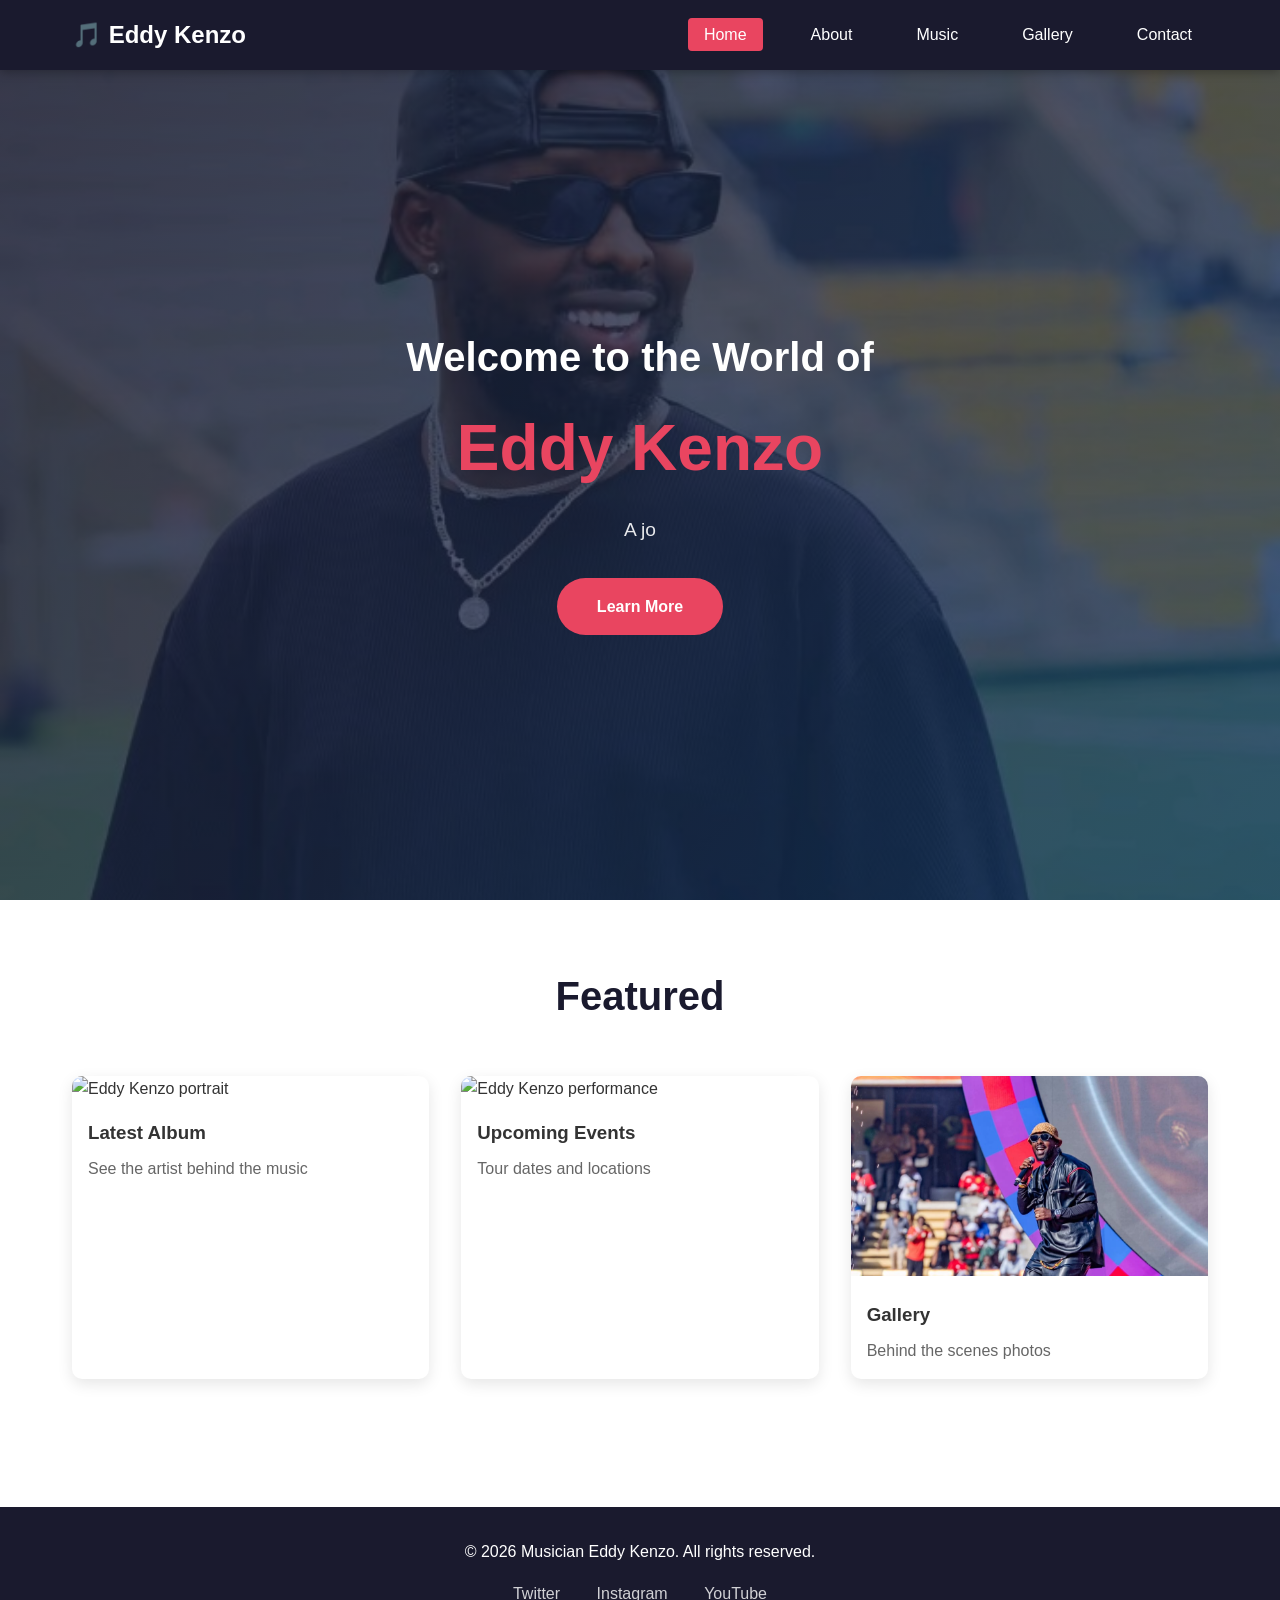
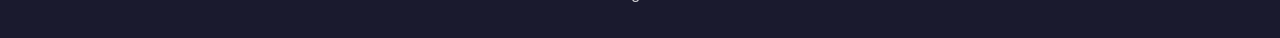
==== views/index.html @ 84ae3789 "Complete music and contact pages" ====
<!doctype html>
<html lang="en">
  <head>
    <meta charset="UTF-8" />
    <meta name="viewport" content="width=device-width, initial-scale=1.0" />
    <title>Musician Biography</title>
    <link rel="stylesheet" href="../css/style.css" />
  </head>
  <body>
    <!-- Navigation -->
    <nav class="navbar">
      <div class="nav-container">
        <div class="logo">
          <a href="index.html">🎵 Eddy Kenzo</a>
        </div>
        <ul class="nav-menu">
          <li><a href="index.html" class="active">Home</a></li>
          <li><a href="about.html">About</a></li>
          <li><a href="music.html">Music</a></li>
          <li><a href="gallery.html">Gallery</a></li>
          <li><a href="contact.html">Contact</a></li>
        </ul>
        <div class="hamburger">
          <span class="bar"></span>
          <span class="bar"></span>
          <span class="bar"></span>
        </div>
      </div>
    </nav>

    <!-- Hero Section -->
    <section class="hero">
      <div class="hero-content">
        <h1>Welcome to the World of</h1>
        <h2>Eddy Kenzo</h2>
        <p>A journey through rhythm and soul</p>
        <a href="about.html" class="btn btn-primary">Learn More</a>
      </div>
    </section>

    <!-- Featured Content -->
    <section class="featured">
      <h2>Featured</h2>
      <div class="grid-container">
        <div class="card">
          <img src="../images/ed.jpg" alt="Eddy Kenzo portrait" />
          <h3>Latest Album</h3>
          <p>See the artist behind the music</p>
        </div>
        <div class="card">
          <img src="../images/ed2.jpeg" alt="Eddy Kenzo performance" />
          <h3>Upcoming Events</h3>
          <p>Tour dates and locations</p>
        </div>
        <div class="card">
          <img src="../images/afcon.jpeg" alt="Eddy Kenzo gallery moment" />
          <h3>Gallery</h3>
          <p>Behind the scenes photos</p>
        </div>
      </div>
    </section>

    <!-- Footer -->
    <footer>
      <div class="footer-content">
        <p>&copy; 2026 Musician Eddy Kenzo. All rights reserved.</p>
        <div class="social-links">
          <a href="#">Twitter</a>
          <a href="#">Instagram</a>
          <a href="#">YouTube</a>
        </div>
      </div>
    </footer>

    <script src="../js/script.js"></script>
  </body>
</html>
---- css/style.css ----
/* Reset and Base Styles */
* {
  margin: 0;
  padding: 0;
  box-sizing: border-box;
}

body {
  font-family: "Arial", sans-serif;
  line-height: 1.6;
  color: #333;
}

/* Navigation */
.navbar {
  background: #1a1a2e;
  padding: 1rem 0;
  position: fixed;
  width: 100%;
  top: 0;
  z-index: 1000;
  box-shadow: 0 2px 10px rgba(0, 0, 0, 0.3);
}

.nav-container {
  max-width: 1200px;
  margin: 0 auto;
  display: flex;
  justify-content: space-between;
  align-items: center;
  padding: 0 2rem;
}

.logo a {
  color: #fff;
  text-decoration: none;
  font-size: 1.5rem;
  font-weight: bold;
}

.nav-menu {
  display: flex;
  list-style: none;
  gap: 2rem;
}

.nav-menu a {
  color: #fff;
  text-decoration: none;
  padding: 0.5rem 1rem;
  transition: all 0.3s ease;
}

.nav-menu a:hover,
.nav-menu a.active {
  background: #e94560;
  border-radius: 4px;
}

.hamburger {
  display: none;
  flex-direction: column;
  cursor: pointer;
}

.bar {
  width: 25px;
  height: 3px;
  background: #fff;
  margin: 3px 0;
  transition: 0.3s;
}

/* Hero Section */
.hero {
  height: 100vh;
  min-height: 700px;
  background-color: #0f3460;
  background-image:
    linear-gradient(
      135deg,
      rgba(26, 26, 46, 0.8) 0%,
      rgba(22, 33, 62, 0.7) 50%,
      rgba(15, 52, 96, 0.75) 100%
    ),
    url("../images/ed22.jpeg");
  background-size: cover;
  background-position: center 30%;
  background-repeat: no-repeat;
  display: flex;
  align-items: center;
  justify-content: center;
  text-align: center;
  color: #fff;
  padding-top: 60px;
}

.hero-content h1 {
  font-size: 2.5rem;
  margin-bottom: 0.5rem;
}

.hero-content h2 {
  font-size: 4rem;
  margin-bottom: 1rem;
  color: #e94560;
}

.hero-content p {
  font-size: 1.2rem;
  margin-bottom: 2rem;
  opacity: 0.9;
}

.btn {
  display: inline-block;
  padding: 1rem 2.5rem;
  background: #e94560;
  color: #fff;
  text-decoration: none;
  border-radius: 30px;
  font-weight: bold;
  transition: all 0.3s ease;
}

.btn:hover {
  background: #c81e3f;
  transform: translateY(-2px);
  box-shadow: 0 5px 15px rgba(233, 69, 96, 0.4);
}

/* Featured Section */
.featured {
  padding: 4rem 2rem;
  max-width: 1200px;
  margin: 0 auto;
}

.featured h2 {
  text-align: center;
  font-size: 2.5rem;
  margin-bottom: 3rem;
  color: #1a1a2e;
}

.grid-container {
  display: grid;
  grid-template-columns: repeat(auto-fit, minmax(300px, 1fr));
  gap: 2rem;
}

.card {
  background: #fff;
  border-radius: 10px;
  overflow: hidden;
  box-shadow: 0 5px 15px rgba(0, 0, 0, 0.1);
  transition: all 0.3s ease;
}

.card:hover {
  transform: translateY(-10px);
  box-shadow: 0 10px 30px rgba(0, 0, 0, 0.2);
}

.card img {
  width: 100%;
  height: 200px;
  object-fit: cover;
}

.card h3 {
  padding: 1rem 1rem 0.5rem;
}

.card p {
  padding: 0 1rem 1rem;
  color: #666;
}

/* Footer */
footer {
  background: #1a1a2e;
  color: #fff;
  padding: 2rem 0;
  margin-top: 4rem;
}

.footer-content {
  max-width: 1200px;
  margin: 0 auto;
  text-align: center;
  padding: 0 2rem;
}

.social-links {
  margin-top: 1rem;
}

.social-links a {
  color: #fff;
  text-decoration: none;
  margin: 0 1rem;
  opacity: 0.8;
  transition: opacity 0.3s ease;
}

.social-links a:hover {
  opacity: 1;
}

/* Music Page Styles */
.music-hero {
  min-height: 70vh;
}

.music-hero .hero-content {
  max-width: 700px;
}

/* Contact Page Styles */
.music-page-section {
  padding: 4rem 2rem;
  background: #f8f9fa;
}

.music-page {
  max-width: 1100px;
  margin: 0 auto;
}

.music-main {
  background: #fff;
  border-radius: 20px;
  padding: 2.5rem;
  box-shadow: 0 12px 30px rgba(0, 0, 0, 0.08);
}

.music-columns {
  display: grid;
  grid-template-columns: 1fr 1fr;
  gap: 2rem;
}

.music-section {
  background: #fff;
  border-radius: 12px;
  padding: 2rem;
  box-shadow: 0 5px 20px rgba(0, 0, 0, 0.08);
}

.music-section h2 {
  color: #1a1a2e;
  margin-bottom: 1.5rem;
  padding-bottom: 0.8rem;
  border-bottom: 3px solid #e94560;
}

.music-songs {
  display: flex;
  flex-direction: column;
  gap: 1rem;
}

.song-item {
  background: #f8f9fa;
  border-left: 4px solid #e94560;
  padding: 1rem;
  border-radius: 8px;
  transition: 0.3s ease;
}

.song-item:hover {
  transform: translateX(8px);
  box-shadow: 0 5px 15px rgba(0, 0, 0, 0.12);
}

.song-item span {
  display: block;
  font-size: 1rem;
  font-weight: bold;
  color: #1a1a2e;
  margin-bottom: 0.4rem;
}

.song-item p {
  color: #666;
  font-size: 0.9rem;
}

/* Responsive */

@media (max-width: 900px) {
  .music-columns {
    grid-template-columns: 1fr;
  }
}

/* About Page Styles */
.about-section {
  padding: 80px 2rem 4rem;
  background: #f8f9fa;
  min-height: 100vh;
}

.container {
  max-width: 1200px;
  margin: 0 auto;
}

.about-section h1 {
  text-align: center;
  font-size: 3rem;
  color: #1a1a2e;
  margin-bottom: 3rem;
  position: relative;
}

.about-section h1::after {
  content: "";
  position: absolute;
  bottom: -10px;
  left: 50%;
  transform: translateX(-50%);
  width: 60px;
  height: 4px;
  background: #e94560;
  border-radius: 2px;
}

.bio-content {
  display: grid;
  grid-template-columns: 2fr 1fr;
  gap: 3rem;
  align-items: start;
}

.bio-text h2 {
  color: #1a1a2e;
  font-size: 1.8rem;
  margin: 2rem 0 1rem;
  border-left: 4px solid #e94560;
  padding-left: 1rem;
}

.bio-text h2:first-of-type {
  margin-top: 0;
}

.bio-text p {
  color: #444;
  line-height: 1.8;
  margin-bottom: 1.2rem;
  font-size: 1.05rem;
}

.bio-text ul {
  list-style: none;
  padding: 0;
}

.bio-text ul li {
  padding: 0.8rem 1.2rem;
  margin-bottom: 0.8rem;
  background: #fff;
  border-radius: 8px;
  box-shadow: 0 2px 8px rgba(0, 0, 0, 0.08);
  border-left: 4px solid #e94560;
  color: #333;
}

.bio-text ul li strong {
  color: #1a1a2e;
}

.bio-text blockquote {
  background: #fff;
  padding: 1.5rem 2rem;
  border-radius: 10px;
  border-left: 4px solid #e94560;
  margin: 2rem 0;
  font-style: italic;
  font-size: 1.1rem;
  color: #333;
  box-shadow: 0 4px 15px rgba(0, 0, 0, 0.06);
}

/* Bio Image Sidebar */
.bio-image {
  position: sticky;
  top: 100px;
}

.bio-image img {
  width: 100%;
  border-radius: 12px;
  box-shadow: 0 8px 30px rgba(0, 0, 0, 0.15);
  display: block;
}

.image-caption {
  text-align: center;
  color: #666;
  font-size: 0.9rem;
  padding: 0.8rem 0;
  font-style: italic;
}

.quick-info {
  background: #fff;
  padding: 1.5rem;
  border-radius: 12px;
  box-shadow: 0 4px 20px rgba(0, 0, 0, 0.08);
  margin-top: 1.5rem;
}

.quick-info h3 {
  color: #1a1a2e;
  text-align: center;
  margin-bottom: 1rem;
  padding-bottom: 0.5rem;
  border-bottom: 2px solid #e94560;
}

.quick-info ul {
  list-style: none;
  padding: 0;
}

.quick-info ul li {
  padding: 0.6rem 0;
  border-bottom: 1px solid #eee;
  color: #444;
  font-size: 0.95rem;
}

.quick-info ul li:last-child {
  border-bottom: none;
}

.quick-info ul li strong {
  color: #1a1a2e;
  display: inline-block;
  min-width: 100px;
}

/* Responsive Design for About Page */
@media (max-width: 968px) {
  .bio-content {
    grid-template-columns: 1fr;
    gap: 2rem;
  }

  .bio-image {
    position: static;
    max-width: 500px;
    margin: 0 auto;
  }

  .about-section h1 {
    font-size: 2.5rem;
  }
}

@media (max-width: 768px) {
  .about-section {
    padding: 70px 1rem 2rem;
  }

  .about-section h1 {
    font-size: 2rem;
  }

  .bio-text h2 {
    font-size: 1.4rem;
  }

  .bio-text p {
    font-size: 1rem;
  }

  .bio-text blockquote {
    font-size: 1rem;
    padding: 1rem 1.5rem;
  }
}

/* Gallery Page Styles */
.gallery-section {
  padding: 80px 2rem 4rem;
  background: linear-gradient(135deg, #f8f9fa 0%, #e9ecef 100%);
  min-height: 100vh;
}

.gallery-section h1 {
  text-align: center;
  font-size: 3rem;
  color: #1a1a2e;
  margin-bottom: 0.5rem;
  position: relative;
}

.gallery-section h1::after {
  content: "";
  position: absolute;
  bottom: -10px;
  left: 50%;
  transform: translateX(-50%);
  width: 60px;
  height: 4px;
  background: #e94560;
  border-radius: 2px;
}

.gallery-subtitle {
  text-align: center;
  color: #666;
  font-size: 1.1rem;
  margin-bottom: 2rem;
  padding-top: 1rem;
}

/* Filter Buttons */
.filter-buttons {
  display: flex;
  justify-content: center;
  flex-wrap: wrap;
  gap: 0.8rem;
  margin-bottom: 3rem;
}

.filter-btn {
  padding: 0.7rem 1.8rem;
  background: #fff;
  border: 2px solid #ddd;
  border-radius: 30px;
  color: #333;
  cursor: pointer;
  font-size: 0.95rem;
  transition: all 0.3s ease;
  font-weight: 500;
}

.filter-btn:hover {
  background: #f0f0f0;
  border-color: #e94560;
  transform: translateY(-2px);
}

.filter-btn.active {
  background: #e94560;
  color: #fff;
  border-color: #e94560;
  box-shadow: 0 4px 15px rgba(233, 69, 96, 0.3);
}

/* Gallery Grid */
.gallery-grid {
  display: grid;
  grid-template-columns: repeat(auto-fill, minmax(300px, 1fr));
  gap: 1.5rem;
  margin-bottom: 3rem;
}

.gallery-item {
  position: relative;
  overflow: hidden;
  border-radius: 12px;
  box-shadow: 0 4px 15px rgba(0, 0, 0, 0.1);
  cursor: pointer;
  aspect-ratio: 4/3;
  transition: all 0.3s ease;
}

.gallery-item:hover {
  transform: translateY(-8px);
  box-shadow: 0 8px 30px rgba(0, 0, 0, 0.2);
}

.gallery-item img {
  width: 100%;
  height: 100%;
  object-fit: cover;
  object-position: center 20%;
}
.gallery-item:hover img {
  transform: scale(1.05);
}

/* Image Overlay */
.gallery-item .overlay {
  position: absolute;
  bottom: 0;
  left: 0;
  right: 0;
  background: linear-gradient(transparent, rgba(0, 0, 0, 0.8));
  color: #fff;
  padding: 2rem 1.5rem 1.5rem;
  transform: translateY(100%);
  transition: transform 0.4s ease;
  display: flex;
  flex-direction: column;
  justify-content: flex-end;
}

.gallery-item:hover .overlay {
  transform: translateY(0);
}

.gallery-item .overlay h3 {
  font-size: 1.2rem;
  margin-bottom: 0.3rem;
  font-weight: 600;
}

.gallery-item .overlay p {
  font-size: 0.9rem;
  opacity: 0.9;
  margin-bottom: 0.3rem;
}

.gallery-item .overlay .date {
  font-size: 0.8rem;
  opacity: 0.7;
  font-style: italic;
}

/* Lightbox Modal */
.lightbox {
  display: none;
  position: fixed;
  z-index: 2000;
  left: 0;
  top: 0;
  width: 100%;
  height: 100%;
  background-color: rgba(0, 0, 0, 0.92);
  overflow: auto;
  padding-top: 60px;
  animation: fadeIn 0.3s ease;
}

@keyframes fadeIn {
  from {
    opacity: 0;
  }
  to {
    opacity: 1;
  }
}

.lightbox-content {
  margin: auto;
  display: block;
  max-width: 80%;
  max-height: 80%;
  object-fit: contain;
  border-radius: 8px;
  box-shadow: 0 10px 50px rgba(0, 0, 0, 0.5);
}

#lightbox-caption {
  margin: auto;
  display: block;
  width: 80%;
  text-align: center;
  color: #fff;
  padding: 1rem 0;
  font-size: 1.1rem;
  font-weight: 300;
}

.close-lightbox {
  position: absolute;
  top: 30px;
  right: 50px;
  color: #fff;
  font-size: 3rem;
  font-weight: bold;
  cursor: pointer;
  transition: all 0.3s ease;
  width: 50px;
  height: 50px;
  display: flex;
  align-items: center;
  justify-content: center;
  border-radius: 50%;
  background: rgba(255, 255, 255, 0.1);
}

.close-lightbox:hover {
  color: #e94560;
  background: rgba(255, 255, 255, 0.2);
  transform: rotate(90deg);
}

/* Load More Button */
.load-more {
  text-align: center;
  margin-top: 1rem;
}

.btn-secondary {
  padding: 1rem 3rem;
  background: transparent;
  color: #1a1a2e;
  border: 2px solid #1a1a2e;
  border-radius: 30px;
  font-size: 1rem;
  font-weight: 600;
  cursor: pointer;
  transition: all 0.3s ease;
}

.btn-secondary:hover {
  background: #1a1a2e;
  color: #fff;
  transform: translateY(-3px);
  box-shadow: 0 5px 15px rgba(26, 26, 46, 0.3);
}

/* Hidden class for filtering */
.gallery-item.hidden {
  display: none;
}

/* Responsive Design for Gallery */
@media (max-width: 768px) {
  .gallery-section {
    padding: 70px 1rem 2rem;
  }

  .gallery-section h1 {
    font-size: 2rem;
  }

  .gallery-grid {
    grid-template-columns: repeat(auto-fill, minmax(250px, 1fr));
    gap: 1rem;
  }

  .filter-buttons {
    gap: 0.5rem;
  }

  .filter-btn {
    padding: 0.5rem 1.2rem;
    font-size: 0.85rem;
  }

  .lightbox-content {
    max-width: 95%;
    max-height: 70%;
  }

  .close-lightbox {
    top: 20px;
    right: 20px;
    font-size: 2rem;
    width: 40px;
    height: 40px;
  }

  .gallery-item .overlay {
    transform: translateY(0);
    background: linear-gradient(transparent, rgba(0, 0, 0, 0.7));
    padding: 1.5rem 1rem 1rem;
  }

  .gallery-item .overlay h3 {
    font-size: 1rem;
  }

  .gallery-item .overlay p {
    font-size: 0.8rem;
  }
}

@media (max-width: 480px) {
  .gallery-grid {
    grid-template-columns: 1fr;
    gap: 1rem;
  }

  .filter-buttons {
    flex-direction: column;
    align-items: center;
  }

  .filter-btn {
    width: 100%;
    max-width: 200px;
    text-align: center;
  }
}

.music-hero {
  height: 60vh;
}

.card-content {
  padding: 1.5rem;
}

.card-content h3 {
  color: #1a1a2e;
  margin-bottom: 0.8rem;
}

.card-content p {
  color: #555;
  line-height: 1.7;
}

.contact-section {
  padding: 100px 2rem 4rem;
  background: #f8f9fa;
  min-height: 100vh;
}

.contact-section h1 {
  text-align: center;
  color: #1a1a2e;
  font-size: 3rem;
  margin-bottom: 1rem;
}

.contact-subtitle {
  text-align: center;
  color: #666;
  max-width: 700px;
  margin: 0 auto 3rem;
  font-size: 1.1rem;
}

.contact-content {
  display: grid;
  grid-template-columns: 2fr 1fr;
  gap: 3rem;
}

.contact-form,
.contact-info {
  background: white;
  padding: 2rem;
  border-radius: 12px;
  box-shadow: 0 5px 20px rgba(0, 0, 0, 0.1);
}

.contact-form h2,
.contact-info h2 {
  color: #1a1a2e;
  margin-bottom: 1.5rem;
}

.contact-form label {
  display: block;
  margin-top: 1rem;
  margin-bottom: 0.4rem;
  font-weight: bold;
}

.contact-form input,
.contact-form textarea {
  width: 100%;
  padding: 0.9rem;
  border: 1px solid #ccc;
  border-radius: 6px;
  font-size: 1rem;
  margin-bottom: 1rem;
}

.contact-form textarea {
  resize: vertical;
}

.info-card {
  margin-bottom: 1.5rem;
}

.info-card h3 {
  color: #e94560;
  margin-bottom: 0.5rem;
}

.info-card ul {
  padding-left: 20px;
}

.info-card li {
  margin-bottom: 0.5rem;
}

@media (max-width: 768px) {
  .contact-content {
    grid-template-columns: 1fr;
  }

  .contact-section h1 {
    font-size: 2.2rem;
  }
}

.music-page-section {
  padding: 7rem 2rem 4rem;
  background: linear-gradient(135deg, #f8f9fa 0%, #eef2ff 100%);
  min-height: 100vh;
}

.music-page {
  max-width: 1100px;
  margin: 0 auto;
}

.music-main {
  background: linear-gradient(135deg, #ffffff 0%, #f7f9ff 100%);
  border-radius: 20px;
  padding: 2.5rem;
  box-shadow: 0 12px 30px rgba(26, 26, 46, 0.12);
  border: 1px solid rgba(233, 69, 96, 0.12);
}

.music-intro {
  text-align: center;
  margin-bottom: 2rem;
}

.music-intro h2 {
  color: #1a1a2e;
  margin-bottom: 0.5rem;
  font-size: 2rem;
}

.music-intro p {
  color: #666;
  font-size: 1rem;
}

.music-tabs {
  display: flex;
  gap: 1rem;
  flex-wrap: wrap;
  margin-bottom: 2rem;
}

.tab {
  border: none;
  border-radius: 999px;
  background: #b9bbc8;
  color: #11131f;
  font-weight: 700;
  padding: 0.95rem 1.8rem;
  cursor: pointer;
  transition:
    background 0.3s ease,
    transform 0.2s ease;
}

.tab:hover {
  background: #989cae;
  transform: translateY(-1px);
}

.tab.active {
  background: #1a1a2e;
  color: #fff;
}

.music-columns {
  display: grid;
  grid-template-columns: repeat(2, minmax(0, 1fr));
  gap: 2rem;
  align-items: start;
}

.music-card {
  background: linear-gradient(135deg, #ffffff 0%, #f8f9ff 100%);
  border-radius: 18px;
  padding: 1.5rem;
  border: 1px solid #e8ebf5;
  box-shadow: 0 10px 28px rgba(17, 19, 31, 0.08);
  transition:
    transform 0.25s ease,
    box-shadow 0.25s ease;
}

/* Ensure cards are equal height and content flows naturally */
.music-columns > .music-card {
  display: flex;
  flex-direction: column;
  justify-content: flex-start;
  min-height: 320px;
}

.music-card:hover {
  transform: translateY(-6px);
  box-shadow: 0 14px 34px rgba(17, 19, 31, 0.14);
}

.alt-card {
  background: linear-gradient(135deg, #fff9fb 0%, #ffffff 100%);
}

.music-card-header {
  display: flex;
  justify-content: space-between;
  align-items: center;
  gap: 1rem;
  margin-bottom: 1rem;
}

.eyebrow {
  text-transform: uppercase;
  letter-spacing: 0.16em;
  font-size: 0.72rem;
  color: #e94560;
  font-weight: 700;
  margin-bottom: 0.3rem;
}

.music-card h3 {
  color: #1a1a2e;
  font-size: 1.3rem;
}

.pill {
  background: #1a1a2e;
  color: #fff;
  padding: 0.35rem 0.7rem;
  border-radius: 999px;
  font-size: 0.8rem;
  font-weight: 600;
}

.music-songs {
  display: flex;
  flex-direction: column;
  gap: 0.85rem;
}

.song-item {
  display: block;
  width: 100%;
  text-align: left;
  background: #fff;
  border: 1px solid #f0f2f8;
  border-left: 4px solid #e94560;
  padding: 1rem 1.25rem;
  border-radius: 12px;
  transition:
    transform 0.2s ease,
    box-shadow 0.2s ease,
    background 0.2s ease;
  cursor: pointer;
}

.song-item:hover {
  transform: translateX(6px);
  box-shadow: 0 8px 18px rgba(0, 0, 0, 0.08);
  background: #fff8fa;
}

.song-item span {
  display: block;
  font-size: 1rem;
  font-weight: bold;
  color: #1a1a2e;
  margin-bottom: 0.35rem;
}

.song-item p {
  color: #666;
  font-size: 0.9rem;
  line-height: 1.45;
}

/* Accessibility: focus state for keyboard users */
.song-item:focus {
  outline: 3px solid rgba(233, 69, 96, 0.25);
  outline-offset: 2px;
}

/* Small screens: stack cards and ensure padding */
@media (max-width: 900px) {
  .music-columns {
    grid-template-columns: 1fr;
  }

  .music-card {
    padding: 1rem;
  }
}

/* Responsive */

@media (max-width: 900px) {
  .music-columns {
    grid-template-columns: 1fr;
  }
}
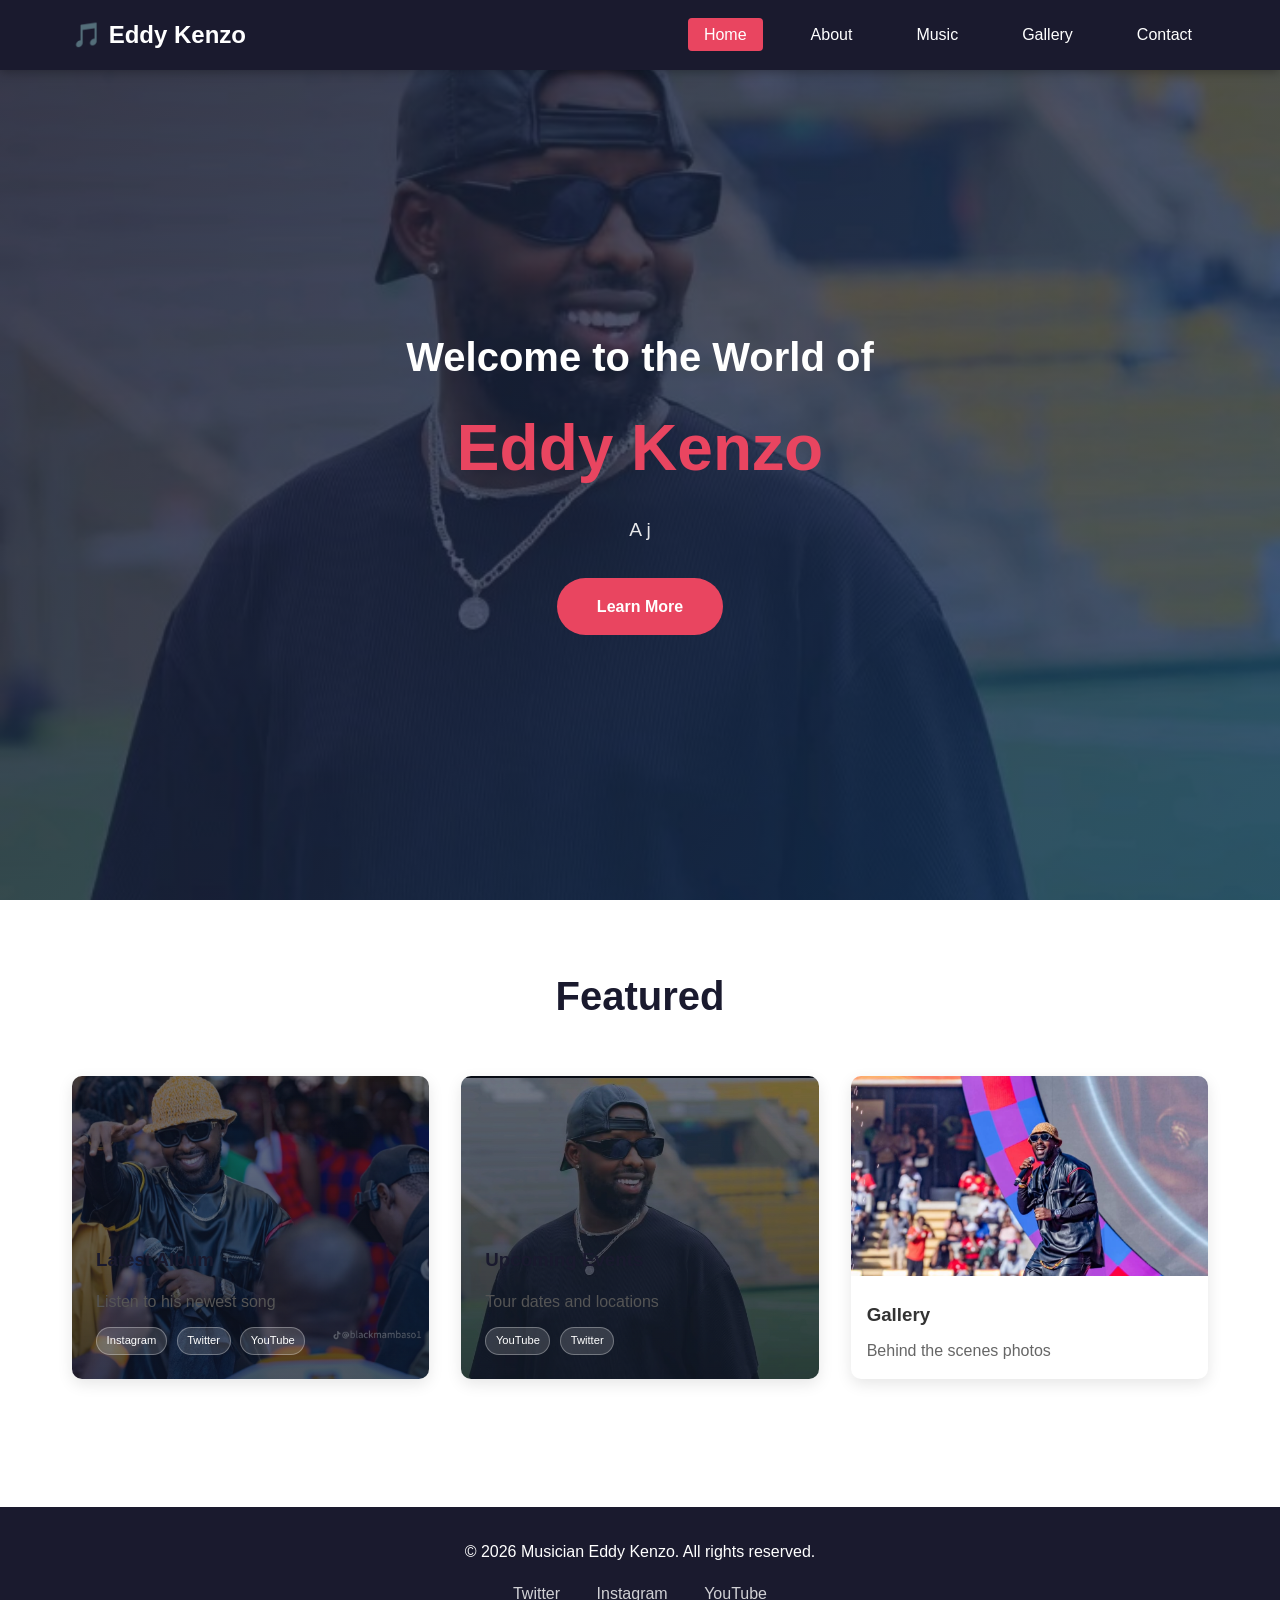
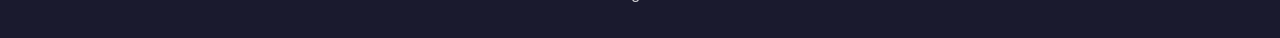
==== commit ff0568e9: "finished home page" ====
--- a/views/index.html
+++ b/views/index.html
@@ -42,15 +42,40 @@
     <section class="featured">
       <h2>Featured</h2>
       <div class="grid-container">
-        <div class="card">
-          <img src="../images/ed.jpg" alt="Eddy Kenzo portrait" />
-          <h3>Latest Album</h3>
-          <p>See the artist behind the music</p>
+        <div class="card album-card">
+          <a
+            href="https://www.instagram.com/eddykenzo/"
+            target="_blank"
+            rel="noopener noreferrer"
+            class="card-link"
+          >
+            <div class="card-content">
+              <h3>Latest Album</h3>
+              <p>Listen to his newest song</p>
+              <div class="mini-links">
+                <span>Instagram</span>
+                <span>Twitter</span>
+                <span>YouTube</span>
+              </div>
+            </div>
+          </a>
         </div>
-        <div class="card">
-          <img src="../images/ed2.jpeg" alt="Eddy Kenzo performance" />
-          <h3>Upcoming Events</h3>
-          <p>Tour dates and locations</p>
+        <div class="card event-card">
+          <a
+            href="https://x.com/eddykenzo"
+            target="_blank"
+            rel="noopener noreferrer"
+            class="card-link"
+          >
+            <div class="card-content">
+              <h3>Upcoming Events</h3>
+              <p>Tour dates and locations</p>
+              <div class="mini-links">
+                <span>YouTube</span>
+                <span>Twitter</span>
+              </div>
+            </div>
+          </a>
         </div>
         <div class="card">
           <img src="../images/afcon.jpeg" alt="Eddy Kenzo gallery moment" />
@@ -65,9 +90,24 @@
       <div class="footer-content">
         <p>&copy; 2026 Musician Eddy Kenzo. All rights reserved.</p>
         <div class="social-links">
-          <a href="#">Twitter</a>
-          <a href="#">Instagram</a>
-          <a href="#">YouTube</a>
+          <a
+            href="https://x.com/eddykenzo"
+            target="_blank"
+            rel="noopener noreferrer"
+            >Twitter</a
+          >
+          <a
+            href="https://www.instagram.com/eddykenzo/"
+            target="_blank"
+            rel="noopener noreferrer"
+            >Instagram</a
+          >
+          <a
+            href="https://www.youtube.com/results?search_query=Eddy+Kenzo"
+            target="_blank"
+            rel="noopener noreferrer"
+            >YouTube</a
+          >
         </div>
       </div>
     </footer>
--- a/css/style.css
+++ b/css/style.css
@@ -155,11 +155,61 @@
   overflow: hidden;
   box-shadow: 0 5px 15px rgba(0, 0, 0, 0.1);
   transition: all 0.3s ease;
+  min-height: 250px;
+  position: relative;
 }
 
 .card:hover {
   transform: translateY(-10px);
   box-shadow: 0 10px 30px rgba(0, 0, 0, 0.2);
+}
+
+.album-card {
+  background-image:
+    linear-gradient(rgba(15, 22, 38, 0.55), rgba(15, 22, 38, 0.7)),
+    url("../images/ed1.jpeg");
+  background-size: cover;
+  background-position: center;
+}
+
+.event-card {
+  background-image:
+    linear-gradient(rgba(15, 22, 38, 0.5), rgba(15, 22, 38, 0.75)),
+    url("../images/ed22.jpeg");
+  background-size: cover;
+  background-position: center;
+}
+
+.card-link {
+  display: block;
+  width: 100%;
+  height: 100%;
+  text-decoration: none;
+  color: inherit;
+}
+
+.card-content {
+  display: flex;
+  flex-direction: column;
+  justify-content: flex-end;
+  height: 100%;
+  padding: 1.5rem;
+  color: #fff;
+}
+
+.mini-links {
+  display: flex;
+  gap: 0.6rem;
+  flex-wrap: wrap;
+  margin-top: 0.75rem;
+}
+
+.mini-links span {
+  background: rgba(255, 255, 255, 0.15);
+  border: 1px solid rgba(255, 255, 255, 0.3);
+  border-radius: 999px;
+  padding: 0.25rem 0.6rem;
+  font-size: 0.7rem;
 }
 
 .card img {
@@ -175,6 +225,15 @@
 .card p {
   padding: 0 1rem 1rem;
   color: #666;
+}
+
+.album-card h3,
+.album-card p,
+.event-card h3,
+.event-card p {
+  padding: 0;
+  margin: 0;
+  color: #fff;
 }
 
 /* Footer */
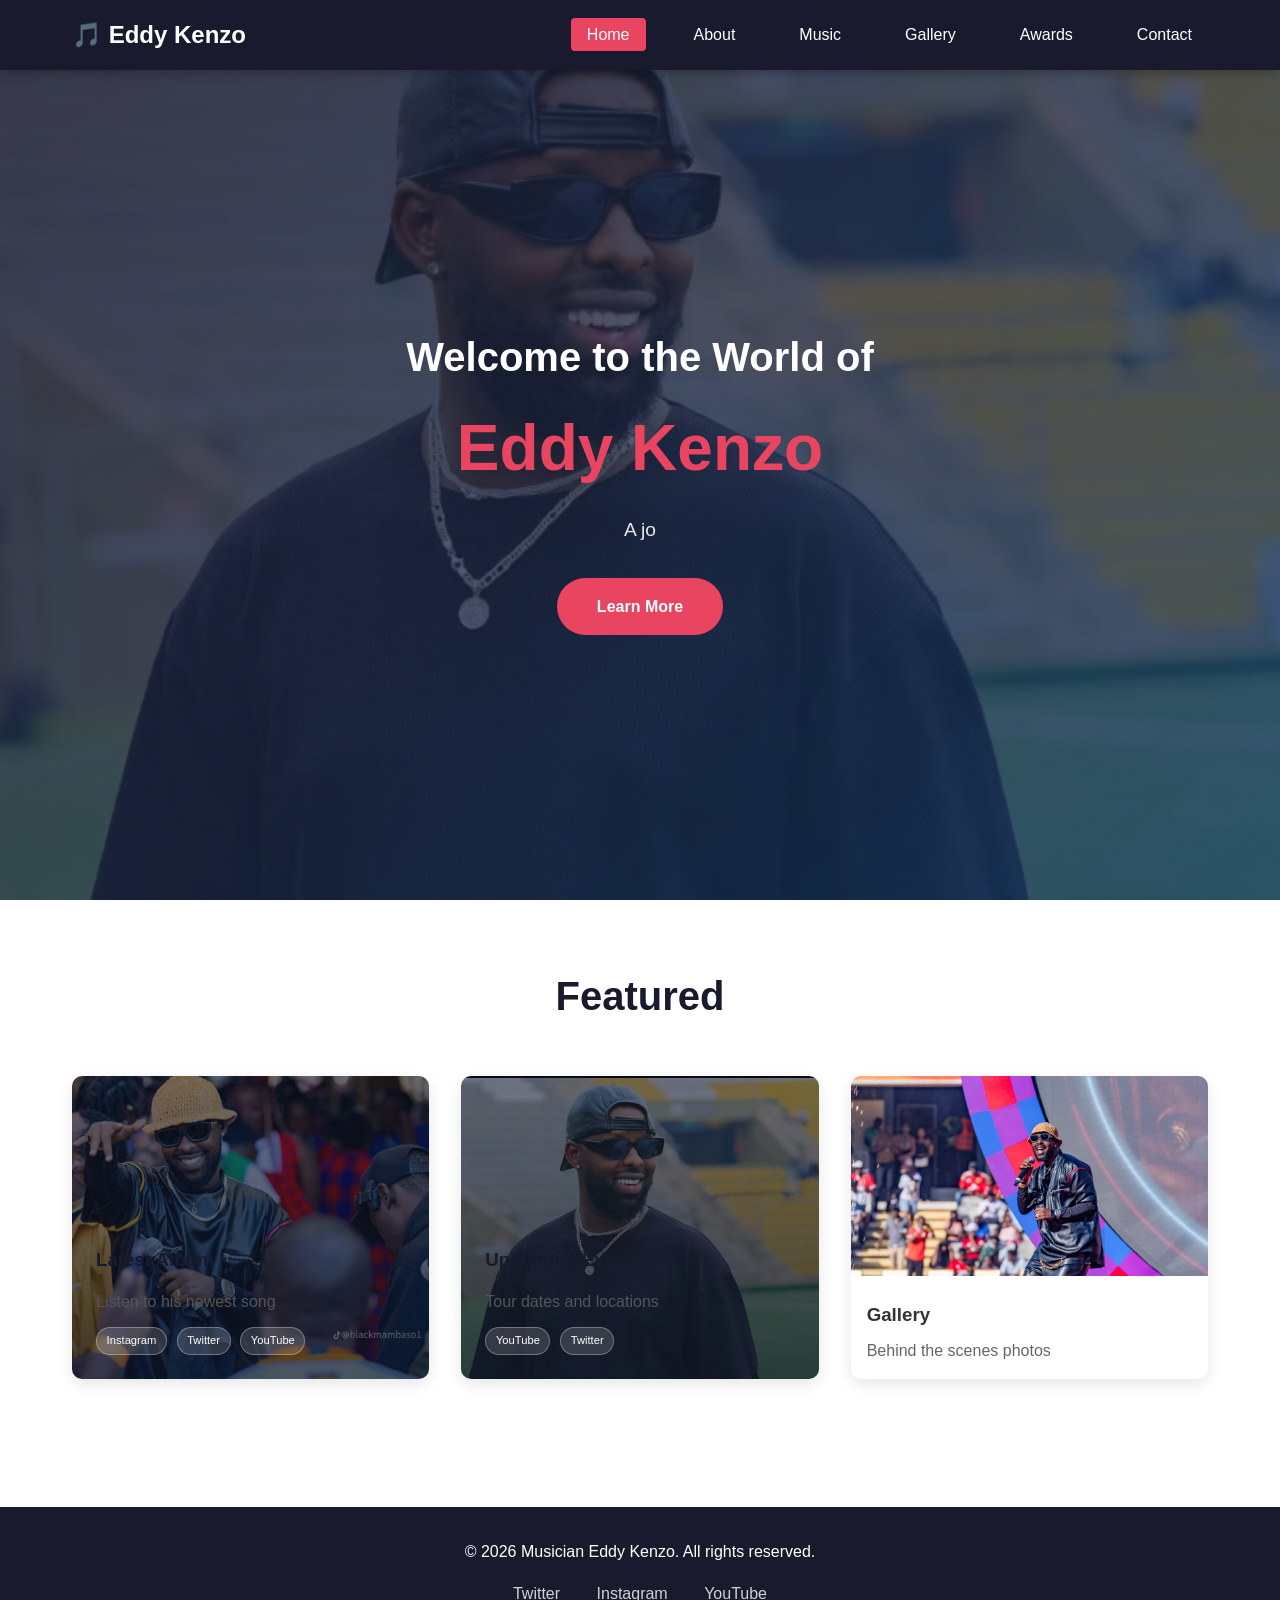
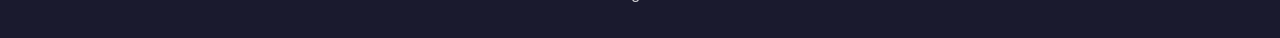
==== commit 10272730: "Added new musician website sections" ====
--- a/views/index.html
+++ b/views/index.html
@@ -18,6 +18,7 @@
           <li><a href="about.html">About</a></li>
           <li><a href="music.html">Music</a></li>
           <li><a href="gallery.html">Gallery</a></li>
+          <li><a href="awards.html">Awards</a></li>
           <li><a href="contact.html">Contact</a></li>
         </ul>
         <div class="hamburger">
--- a/css/style.css
+++ b/css/style.css
@@ -1156,3 +1156,141 @@
     grid-template-columns: 1fr;
   }
 }
+/* Career Timeline */
+.career-timeline {
+  position: relative;
+  margin: 2rem 0;
+  padding-left: 2rem;
+}
+
+.career-timeline::before {
+  content: "";
+  position: absolute;
+  left: 0.5rem;
+  top: 0;
+  bottom: 0;
+  width: 3px;
+  background: #f7b32b;
+}
+
+.timeline-item {
+  position: relative;
+  margin-bottom: 2rem;
+  padding-left: 2rem;
+}
+
+.timeline-item::before {
+  content: "";
+  position: absolute;
+  left: -0.05rem;
+  top: 0.3rem;
+  width: 14px;
+  height: 14px;
+  border-radius: 50%;
+  background: #003300;
+  border: 3px solid #f7b32b;
+}
+
+.timeline-year {
+  display: inline-block;
+  font-weight: bold;
+  color: #f7b32b;
+  margin-bottom: 0.4rem;
+}
+
+.timeline-content h3 {
+  margin: 0 0 0.5rem;
+  color: #003300;
+}
+
+.timeline-content p {
+  margin: 0;
+  line-height: 1.6;
+}
+/* Discography */
+.discography-section {
+  margin-bottom: 2rem;
+}
+
+.discography-list {
+  display: grid;
+  gap: 1rem;
+}
+
+.album-item {
+  display: flex;
+  gap: 1.5rem;
+  align-items: flex-start;
+  padding: 1.2rem;
+  border-left: 4px solid #f7b32b;
+  background: #f8f8f8;
+  border-radius: 6px;
+}
+
+.album-year {
+  font-weight: bold;
+  color: #f7b32b;
+  min-width: 55px;
+}
+
+.album-info h3 {
+  margin: 0 0 0.4rem;
+  color: #003300;
+}
+
+.album-info p {
+  margin: 0;
+  line-height: 1.5;
+}
+/* Awards Page */
+.awards-section {
+  padding: 4rem 0;
+}
+
+.awards-section h1 {
+  text-align: center;
+  color: #003300;
+  margin-bottom: 1rem;
+}
+
+.awards-intro {
+  text-align: center;
+  max-width: 700px;
+  margin: 0 auto 2.5rem;
+  line-height: 1.6;
+}
+
+.awards-grid {
+  display: grid;
+  grid-template-columns: repeat(2, 1fr);
+  gap: 1.5rem;
+}
+
+.award-card {
+  padding: 1.5rem;
+  border-top: 4px solid #f7b32b;
+  background: #f8f8f8;
+  border-radius: 8px;
+}
+
+.award-year {
+  font-weight: bold;
+  color: #f7b32b;
+  margin-bottom: 0.5rem;
+}
+
+.award-card h2 {
+  color: #003300;
+  margin: 0 0 0.7rem;
+}
+
+.award-card p {
+  line-height: 1.6;
+  margin: 0;
+}
+
+@media (max-width: 768px) {
+  .awards-grid {
+    grid-template-columns: 1fr;
+  }
+}
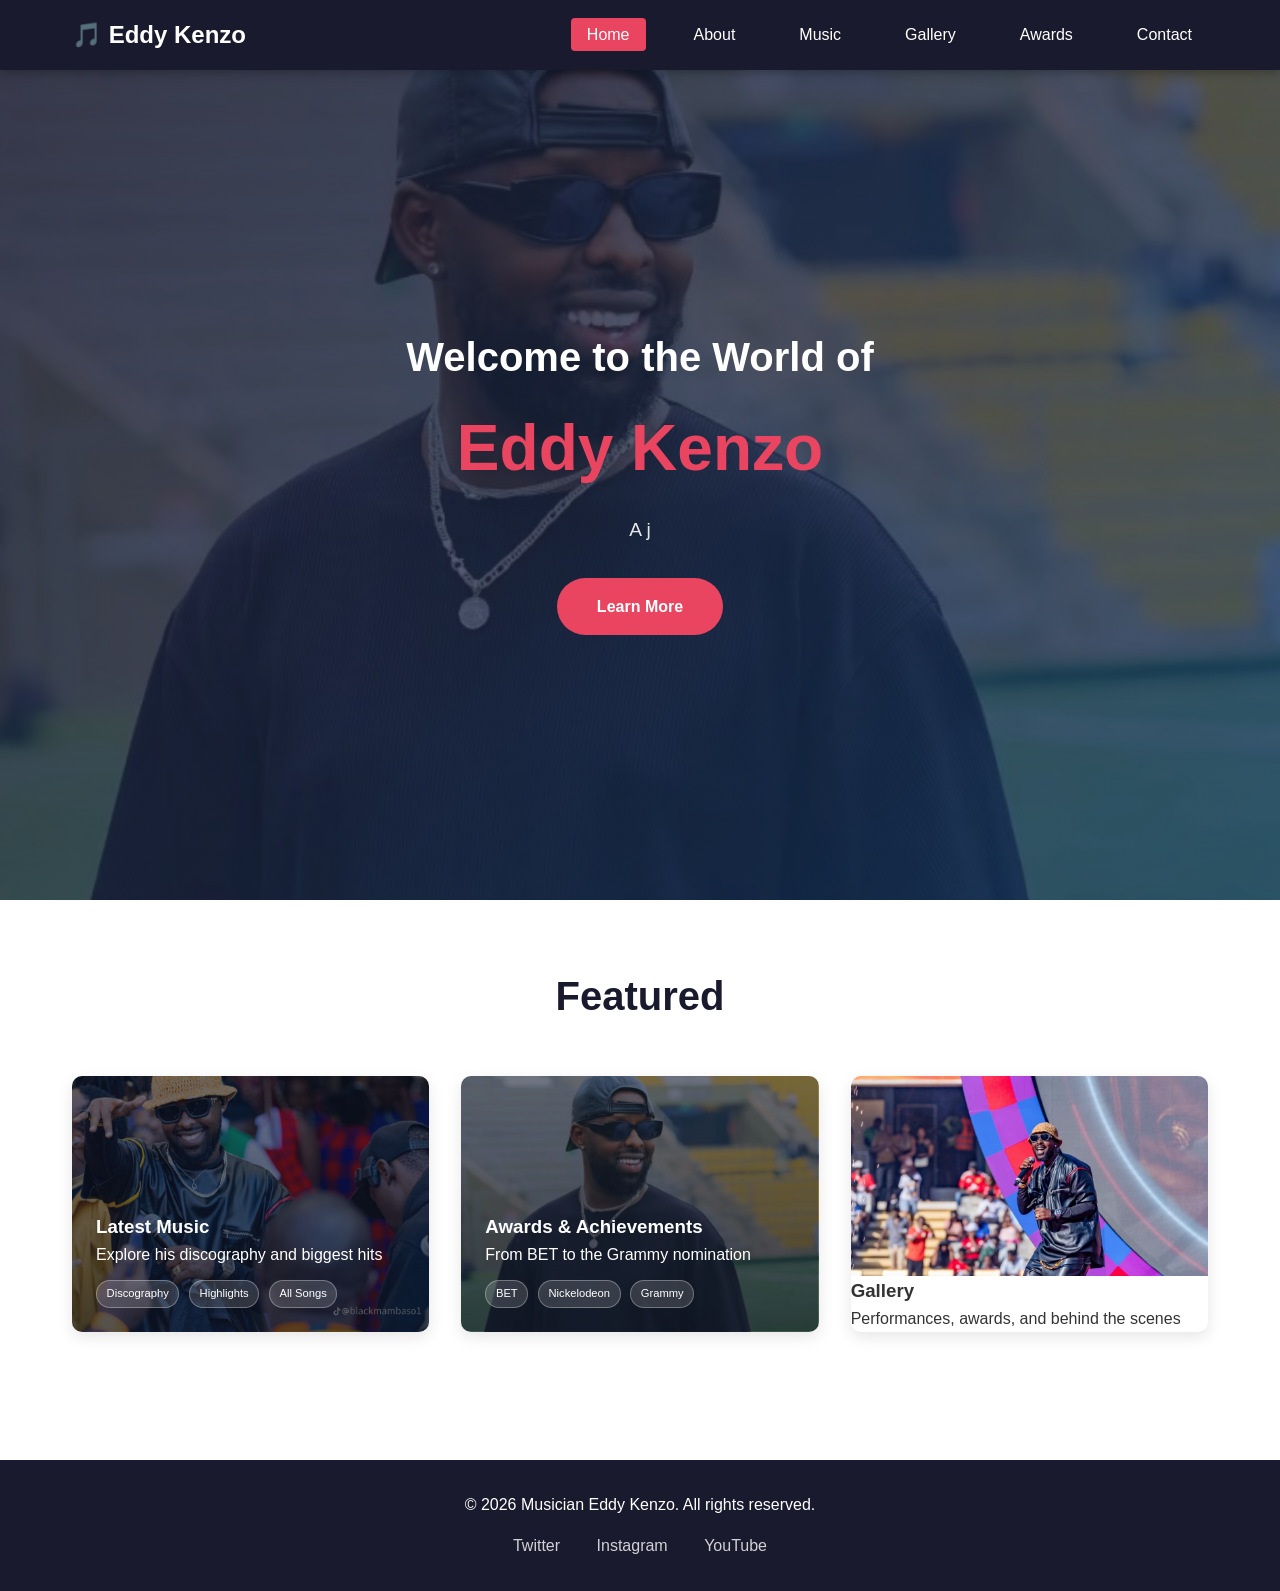
==== commit f1731959: "Add musician biography sections" ====
--- a/views/index.html
+++ b/views/index.html
@@ -3,7 +3,11 @@
   <head>
     <meta charset="UTF-8" />
     <meta name="viewport" content="width=device-width, initial-scale=1.0" />
-    <title>Musician Biography</title>
+    <meta
+      name="description"
+      content="Explore the life, music, and achievements of Ugandan musician Eddy Kenzo."
+    />
+    <title>Eddy Kenzo | Musician Biography</title>
     <link rel="stylesheet" href="../css/style.css" />
   </head>
   <body>
@@ -21,67 +25,66 @@
           <li><a href="awards.html">Awards</a></li>
           <li><a href="contact.html">Contact</a></li>
         </ul>
-        <div class="hamburger">
+        <button
+          class="hamburger"
+          aria-label="Toggle navigation"
+          aria-expanded="false"
+        >
           <span class="bar"></span>
           <span class="bar"></span>
           <span class="bar"></span>
-        </div>
+        </button>
       </div>
     </nav>
 
-    <!-- Hero Section -->
+    <!-- Hero -->
     <section class="hero">
       <div class="hero-content">
         <h1>Welcome to the World of</h1>
         <h2>Eddy Kenzo</h2>
         <p>A journey through rhythm and soul</p>
-        <a href="about.html" class="btn btn-primary">Learn More</a>
+        <a href="about.html" class="btn">Learn More</a>
       </div>
     </section>
 
-    <!-- Featured Content -->
+    <!-- Featured -->
     <section class="featured">
       <h2>Featured</h2>
       <div class="grid-container">
         <div class="card album-card">
-          <a
-            href="https://www.instagram.com/eddykenzo/"
-            target="_blank"
-            rel="noopener noreferrer"
-            class="card-link"
-          >
+          <a href="music.html" class="card-link">
             <div class="card-content">
-              <h3>Latest Album</h3>
-              <p>Listen to his newest song</p>
+              <h3>Latest Music</h3>
+              <p>Explore his discography and biggest hits</p>
               <div class="mini-links">
-                <span>Instagram</span>
-                <span>Twitter</span>
-                <span>YouTube</span>
+                <span>Discography</span>
+                <span>Highlights</span>
+                <span>All Songs</span>
               </div>
             </div>
           </a>
         </div>
+
         <div class="card event-card">
-          <a
-            href="https://x.com/eddykenzo"
-            target="_blank"
-            rel="noopener noreferrer"
-            class="card-link"
-          >
+          <a href="awards.html" class="card-link">
             <div class="card-content">
-              <h3>Upcoming Events</h3>
-              <p>Tour dates and locations</p>
+              <h3>Awards &amp; Achievements</h3>
+              <p>From BET to the Grammy nomination</p>
               <div class="mini-links">
-                <span>YouTube</span>
-                <span>Twitter</span>
+                <span>BET</span>
+                <span>Nickelodeon</span>
+                <span>Grammy</span>
               </div>
             </div>
           </a>
         </div>
+
         <div class="card">
-          <img src="../images/afcon.jpeg" alt="Eddy Kenzo gallery moment" />
-          <h3>Gallery</h3>
-          <p>Behind the scenes photos</p>
+          <a href="gallery.html" class="card-link">
+            <img src="../images/afcon.jpeg" alt="Eddy Kenzo performing live" />
+            <h3>Gallery</h3>
+            <p>Performances, awards, and behind the scenes</p>
+          </a>
         </div>
       </div>
     </section>
--- a/css/style.css
+++ b/css/style.css
@@ -1,4 +1,6 @@
-/* Reset and Base Styles */
+/* =========================================================
+   RESET & BASE
+   ========================================================= */
 * {
   margin: 0;
   padding: 0;
@@ -9,9 +11,17 @@
   font-family: "Arial", sans-serif;
   line-height: 1.6;
   color: #333;
-}
-
-/* Navigation */
+  background: #fff;
+}
+
+img {
+  max-width: 100%;
+  display: block;
+}
+
+/* =========================================================
+   NAVIGATION
+   ========================================================= */
 .navbar {
   background: #1a1a2e;
   padding: 1rem 0;
@@ -49,18 +59,22 @@
   text-decoration: none;
   padding: 0.5rem 1rem;
   transition: all 0.3s ease;
+  border-radius: 4px;
 }
 
 .nav-menu a:hover,
 .nav-menu a.active {
   background: #e94560;
-  border-radius: 4px;
-}
-
+}
+
+/* Hamburger */
 .hamburger {
   display: none;
   flex-direction: column;
   cursor: pointer;
+  background: transparent;
+  border: none;
+  padding: 0;
 }
 
 .bar {
@@ -69,9 +83,100 @@
   background: #fff;
   margin: 3px 0;
   transition: 0.3s;
-}
-
-/* Hero Section */
+  border-radius: 2px;
+}
+
+.hamburger.active .bar:nth-child(1) {
+  transform: translateY(8px) rotate(45deg);
+}
+
+.hamburger.active .bar:nth-child(2) {
+  opacity: 0;
+}
+
+.hamburger.active .bar:nth-child(3) {
+  transform: translateY(-8px) rotate(-45deg);
+}
+
+/* Mobile menu */
+@media (max-width: 768px) {
+  .hamburger {
+    display: flex;
+  }
+
+  .nav-menu {
+    position: fixed;
+    top: 64px;
+    left: -100%;
+    flex-direction: column;
+    background: #1a1a2e;
+    width: 100%;
+    text-align: center;
+    padding: 1.5rem 0;
+    gap: 0.5rem;
+    transition: left 0.3s ease;
+    box-shadow: 0 8px 20px rgba(0, 0, 0, 0.3);
+  }
+
+  .nav-menu.active {
+    left: 0;
+  }
+
+  .nav-menu li {
+    width: 100%;
+  }
+
+  .nav-menu a {
+    display: block;
+    padding: 1rem;
+  }
+}
+
+/* =========================================================
+   BUTTONS
+   ========================================================= */
+.btn {
+  display: inline-block;
+  padding: 1rem 2.5rem;
+  background: #e94560;
+  color: #fff;
+  text-decoration: none;
+  border: none;
+  border-radius: 30px;
+  font-weight: bold;
+  font-size: 1rem;
+  cursor: pointer;
+  transition: all 0.3s ease;
+}
+
+.btn:hover {
+  background: #c81e3f;
+  transform: translateY(-2px);
+  box-shadow: 0 5px 15px rgba(233, 69, 96, 0.4);
+}
+
+.btn-secondary {
+  padding: 1rem 3rem;
+  background: transparent;
+  color: #1a1a2e;
+  border: 2px solid #1a1a2e;
+  border-radius: 30px;
+  font-size: 1rem;
+  font-weight: 600;
+  cursor: pointer;
+  transition: all 0.3s ease;
+}
+
+.btn-secondary:hover {
+  background: #1a1a2e;
+  color: #fff;
+  transform: translateY(-3px);
+  box-shadow: 0 5px 15px rgba(26, 26, 46, 0.3);
+}
+
+/* =========================================================
+   HERO (Home page)
+   ========================================================= */
 .hero {
   height: 100vh;
   min-height: 700px;
@@ -92,7 +197,7 @@
   justify-content: center;
   text-align: center;
   color: #fff;
-  padding-top: 60px;
+  padding: 60px 1rem 0;
 }
 
 .hero-content h1 {
@@ -112,24 +217,9 @@
   opacity: 0.9;
 }
 
-.btn {
-  display: inline-block;
-  padding: 1rem 2.5rem;
-  background: #e94560;
-  color: #fff;
-  text-decoration: none;
-  border-radius: 30px;
-  font-weight: bold;
-  transition: all 0.3s ease;
-}
-
-.btn:hover {
-  background: #c81e3f;
-  transform: translateY(-2px);
-  box-shadow: 0 5px 15px rgba(233, 69, 96, 0.4);
-}
-
-/* Featured Section */
+/* =========================================================
+   FEATURED (Home page cards)
+   ========================================================= */
 .featured {
   padding: 4rem 2rem;
   max-width: 1200px;
@@ -197,36 +287,6 @@
   color: #fff;
 }
 
-.mini-links {
-  display: flex;
-  gap: 0.6rem;
-  flex-wrap: wrap;
-  margin-top: 0.75rem;
-}
-
-.mini-links span {
-  background: rgba(255, 255, 255, 0.15);
-  border: 1px solid rgba(255, 255, 255, 0.3);
-  border-radius: 999px;
-  padding: 0.25rem 0.6rem;
-  font-size: 0.7rem;
-}
-
-.card img {
-  width: 100%;
-  height: 200px;
-  object-fit: cover;
-}
-
-.card h3 {
-  padding: 1rem 1rem 0.5rem;
-}
-
-.card p {
-  padding: 0 1rem 1rem;
-  color: #666;
-}
-
 .album-card h3,
 .album-card p,
 .event-card h3,
@@ -236,7 +296,40 @@
   color: #fff;
 }
 
-/* Footer */
+.mini-links {
+  display: flex;
+  gap: 0.6rem;
+  flex-wrap: wrap;
+  margin-top: 0.75rem;
+}
+
+.mini-links span {
+  background: rgba(255, 255, 255, 0.15);
+  border: 1px solid rgba(255, 255, 255, 0.3);
+  border-radius: 999px;
+  padding: 0.25rem 0.6rem;
+  font-size: 0.7rem;
+}
+
+.card img {
+  width: 100%;
+  height: 200px;
+  object-fit: cover;
+}
+
+.card > h3 {
+  padding: 1rem 1rem 0.5rem;
+  color: #1a1a2e;
+}
+
+.card > p {
+  padding: 0 1rem 1rem;
+  color: #666;
+}
+
+/* =========================================================
+   FOOTER
+   ========================================================= */
 footer {
   background: #1a1a2e;
   color: #fff;
@@ -249,6 +342,12 @@
   margin: 0 auto;
   text-align: center;
   padding: 0 2rem;
+}
+
+.footer-content p + p {
+  margin-top: 0.5rem;
+  opacity: 0.8;
+  font-size: 0.9rem;
 }
 
 .social-links {
@@ -267,96 +366,11 @@
   opacity: 1;
 }
 
-/* Music Page Styles */
-.music-hero {
-  min-height: 70vh;
-}
-
-.music-hero .hero-content {
-  max-width: 700px;
-}
-
-/* Contact Page Styles */
-.music-page-section {
-  padding: 4rem 2rem;
-  background: #f8f9fa;
-}
-
-.music-page {
-  max-width: 1100px;
-  margin: 0 auto;
-}
-
-.music-main {
-  background: #fff;
-  border-radius: 20px;
-  padding: 2.5rem;
-  box-shadow: 0 12px 30px rgba(0, 0, 0, 0.08);
-}
-
-.music-columns {
-  display: grid;
-  grid-template-columns: 1fr 1fr;
-  gap: 2rem;
-}
-
-.music-section {
-  background: #fff;
-  border-radius: 12px;
-  padding: 2rem;
-  box-shadow: 0 5px 20px rgba(0, 0, 0, 0.08);
-}
-
-.music-section h2 {
-  color: #1a1a2e;
-  margin-bottom: 1.5rem;
-  padding-bottom: 0.8rem;
-  border-bottom: 3px solid #e94560;
-}
-
-.music-songs {
-  display: flex;
-  flex-direction: column;
-  gap: 1rem;
-}
-
-.song-item {
-  background: #f8f9fa;
-  border-left: 4px solid #e94560;
-  padding: 1rem;
-  border-radius: 8px;
-  transition: 0.3s ease;
-}
-
-.song-item:hover {
-  transform: translateX(8px);
-  box-shadow: 0 5px 15px rgba(0, 0, 0, 0.12);
-}
-
-.song-item span {
-  display: block;
-  font-size: 1rem;
-  font-weight: bold;
-  color: #1a1a2e;
-  margin-bottom: 0.4rem;
-}
-
-.song-item p {
-  color: #666;
-  font-size: 0.9rem;
-}
-
-/* Responsive */
-
-@media (max-width: 900px) {
-  .music-columns {
-    grid-template-columns: 1fr;
-  }
-}
-
-/* About Page Styles */
+/* =========================================================
+   ABOUT PAGE
+   ========================================================= */
 .about-section {
-  padding: 80px 2rem 4rem;
+  padding: 90px 2rem 4rem;
   background: #f8f9fa;
   min-height: 100vh;
 }
@@ -443,7 +457,7 @@
   box-shadow: 0 4px 15px rgba(0, 0, 0, 0.06);
 }
 
-/* Bio Image Sidebar */
+/* Bio sidebar */
 .bio-image {
   position: sticky;
   top: 100px;
@@ -453,7 +467,6 @@
   width: 100%;
   border-radius: 12px;
   box-shadow: 0 8px 30px rgba(0, 0, 0, 0.15);
-  display: block;
 }
 
 .image-caption {
@@ -502,7 +515,6 @@
   min-width: 100px;
 }
 
-/* Responsive Design for About Page */
 @media (max-width: 968px) {
   .bio-content {
     grid-template-columns: 1fr;
@@ -522,7 +534,7 @@
 
 @media (max-width: 768px) {
   .about-section {
-    padding: 70px 1rem 2rem;
+    padding: 80px 1rem 2rem;
   }
 
   .about-section h1 {
@@ -531,10 +543,6 @@
 
   .bio-text h2 {
     font-size: 1.4rem;
-  }
-
-  .bio-text p {
-    font-size: 1rem;
   }
 
   .bio-text blockquote {
@@ -543,9 +551,223 @@
   }
 }
 
-/* Gallery Page Styles */
+/* =========================================================
+   MUSIC PAGE
+   ========================================================= */
+.music-page-section {
+  padding: 90px 2rem 4rem;
+  background: linear-gradient(135deg, #f8f9fa 0%, #eef2ff 100%);
+  min-height: 100vh;
+}
+
+.music-page {
+  max-width: 1100px;
+  margin: 0 auto;
+}
+
+.music-page h1 {
+  text-align: center;
+  font-size: 3rem;
+  color: #1a1a2e;
+  margin-bottom: 3rem;
+  position: relative;
+}
+
+.music-page h1::after {
+  content: "";
+  position: absolute;
+  bottom: -10px;
+  left: 50%;
+  transform: translateX(-50%);
+  width: 60px;
+  height: 4px;
+  background: #e94560;
+  border-radius: 2px;
+}
+
+.music-main {
+  background: linear-gradient(135deg, #ffffff 0%, #f7f9ff 100%);
+  border-radius: 20px;
+  padding: 2.5rem;
+  box-shadow: 0 12px 30px rgba(26, 26, 46, 0.12);
+  border: 1px solid rgba(233, 69, 96, 0.12);
+}
+
+.music-columns {
+  display: grid;
+  grid-template-columns: repeat(2, minmax(0, 1fr));
+  gap: 2rem;
+  align-items: start;
+}
+
+.music-section {
+  background: #fff;
+  border-radius: 12px;
+  padding: 2rem;
+  box-shadow: 0 5px 20px rgba(0, 0, 0, 0.08);
+}
+
+.music-section h2 {
+  color: #1a1a2e;
+  margin-bottom: 1.5rem;
+  padding-bottom: 0.8rem;
+  border-bottom: 3px solid #e94560;
+}
+
+.music-songs {
+  display: flex;
+  flex-direction: column;
+  gap: 1rem;
+}
+
+.song-item {
+  background: #f8f9fa;
+  border-left: 4px solid #e94560;
+  padding: 1rem 1.25rem;
+  border-radius: 8px;
+  transition: 0.3s ease;
+}
+
+.song-item:hover {
+  transform: translateX(6px);
+  box-shadow: 0 5px 15px rgba(0, 0, 0, 0.12);
+}
+
+.song-item span {
+  display: block;
+  font-size: 1rem;
+  font-weight: bold;
+  color: #1a1a2e;
+  margin-bottom: 0.4rem;
+}
+
+.song-item p {
+  color: #666;
+  font-size: 0.9rem;
+}
+
+/* Career Timeline */
+.career-timeline {
+  position: relative;
+  margin: 2rem 0;
+  padding-left: 2rem;
+}
+
+.career-timeline::before {
+  content: "";
+  position: absolute;
+  left: 0.5rem;
+  top: 0;
+  bottom: 0;
+  width: 3px;
+  background: #e94560;
+}
+
+.timeline-item {
+  position: relative;
+  margin-bottom: 2rem;
+  padding-left: 2rem;
+}
+
+.timeline-item::before {
+  content: "";
+  position: absolute;
+  left: -0.05rem;
+  top: 0.3rem;
+  width: 14px;
+  height: 14px;
+  border-radius: 50%;
+  background: #1a1a2e;
+  border: 3px solid #e94560;
+}
+
+.timeline-year {
+  display: inline-block;
+  font-weight: bold;
+  color: #e94560;
+  margin-bottom: 0.4rem;
+}
+
+.timeline-content h3 {
+  margin: 0 0 0.5rem;
+  color: #1a1a2e;
+}
+
+.timeline-content p {
+  margin: 0;
+  line-height: 1.6;
+}
+
+/* Discography */
+.discography-section {
+  margin-bottom: 2rem;
+}
+
+.discography-list {
+  display: grid;
+  gap: 1rem;
+}
+
+.album-item {
+  display: flex;
+  gap: 1.5rem;
+  align-items: flex-start;
+  padding: 1.2rem;
+  border-left: 4px solid #e94560;
+  background: #f8f8f8;
+  border-radius: 6px;
+}
+
+.album-year {
+  font-weight: bold;
+  color: #e94560;
+  min-width: 55px;
+}
+
+.album-info h3 {
+  margin: 0 0 0.4rem;
+  color: #1a1a2e;
+}
+
+.album-info p {
+  margin: 0;
+  line-height: 1.5;
+}
+
+@media (max-width: 900px) {
+  .music-columns {
+    grid-template-columns: 1fr;
+  }
+
+  .music-main {
+    padding: 1.5rem;
+  }
+}
+
+@media (max-width: 768px) {
+  .music-page-section {
+    padding: 80px 1rem 2rem;
+  }
+
+  .music-page h1 {
+    font-size: 2rem;
+  }
+
+  .music-section {
+    padding: 1.5rem;
+  }
+
+  .album-item {
+    flex-direction: column;
+    gap: 0.5rem;
+  }
+}
+
+/* =========================================================
+   GALLERY PAGE
+   ========================================================= */
 .gallery-section {
-  padding: 80px 2rem 4rem;
+  padding: 90px 2rem 4rem;
   background: linear-gradient(135deg, #f8f9fa 0%, #e9ecef 100%);
   min-height: 100vh;
 }
@@ -578,7 +800,7 @@
   padding-top: 1rem;
 }
 
-/* Filter Buttons */
+/* Filter buttons */
 .filter-buttons {
   display: flex;
   justify-content: center;
@@ -612,7 +834,7 @@
   box-shadow: 0 4px 15px rgba(233, 69, 96, 0.3);
 }
 
-/* Gallery Grid */
+/* Grid */
 .gallery-grid {
   display: grid;
   grid-template-columns: repeat(auto-fill, minmax(300px, 1fr));
@@ -628,6 +850,7 @@
   cursor: pointer;
   aspect-ratio: 4/3;
   transition: all 0.3s ease;
+  background: #000;
 }
 
 .gallery-item:hover {
@@ -635,17 +858,21 @@
   box-shadow: 0 8px 30px rgba(0, 0, 0, 0.2);
 }
 
-.gallery-item img {
+.gallery-item img,
+.gallery-item video {
   width: 100%;
   height: 100%;
   object-fit: cover;
   object-position: center 20%;
-}
-.gallery-item:hover img {
+  transition: transform 0.3s ease;
+}
+
+.gallery-item:hover img,
+.gallery-item:hover video {
   transform: scale(1.05);
 }
 
-/* Image Overlay */
+/* Overlay */
 .gallery-item .overlay {
   position: absolute;
   bottom: 0;
@@ -683,7 +910,11 @@
   font-style: italic;
 }
 
-/* Lightbox Modal */
+.gallery-item.hidden {
+  display: none;
+}
+
+/* Lightbox */
 .lightbox {
   display: none;
   position: fixed;
@@ -752,40 +983,15 @@
   transform: rotate(90deg);
 }
 
-/* Load More Button */
+/* Load more */
 .load-more {
   text-align: center;
   margin-top: 1rem;
 }
 
-.btn-secondary {
-  padding: 1rem 3rem;
-  background: transparent;
-  color: #1a1a2e;
-  border: 2px solid #1a1a2e;
-  border-radius: 30px;
-  font-size: 1rem;
-  font-weight: 600;
-  cursor: pointer;
-  transition: all 0.3s ease;
-}
-
-.btn-secondary:hover {
-  background: #1a1a2e;
-  color: #fff;
-  transform: translateY(-3px);
-  box-shadow: 0 5px 15px rgba(26, 26, 46, 0.3);
-}
-
-/* Hidden class for filtering */
-.gallery-item.hidden {
-  display: none;
-}
-
-/* Responsive Design for Gallery */
 @media (max-width: 768px) {
   .gallery-section {
-    padding: 70px 1rem 2rem;
+    padding: 80px 1rem 2rem;
   }
 
   .gallery-section h1 {
@@ -795,10 +1001,6 @@
   .gallery-grid {
     grid-template-columns: repeat(auto-fill, minmax(250px, 1fr));
     gap: 1rem;
-  }
-
-  .filter-buttons {
-    gap: 0.5rem;
   }
 
   .filter-btn {
@@ -828,7 +1030,6 @@
   .gallery-item .overlay h3 {
     font-size: 1rem;
   }
-
   .gallery-item .overlay p {
     font-size: 0.8rem;
   }
@@ -852,42 +1053,135 @@
   }
 }
 
-.music-hero {
-  height: 60vh;
-}
-
-.card-content {
-  padding: 1.5rem;
-}
-
-.card-content h3 {
-  color: #1a1a2e;
-  margin-bottom: 0.8rem;
-}
-
-.card-content p {
-  color: #555;
-  line-height: 1.7;
-}
-
-.contact-section {
-  padding: 100px 2rem 4rem;
+/* =========================================================
+   AWARDS PAGE
+   ========================================================= */
+.awards-section {
+  padding: 90px 2rem 4rem;
   background: #f8f9fa;
   min-height: 100vh;
 }
 
-.contact-section h1 {
+.awards-section h1 {
   text-align: center;
   color: #1a1a2e;
   font-size: 3rem;
   margin-bottom: 1rem;
+  position: relative;
+}
+
+.awards-section h1::after {
+  content: "";
+  position: absolute;
+  bottom: -10px;
+  left: 50%;
+  transform: translateX(-50%);
+  width: 60px;
+  height: 4px;
+  background: #e94560;
+  border-radius: 2px;
+}
+
+.awards-intro {
+  text-align: center;
+  max-width: 700px;
+  margin: 2rem auto 2.5rem;
+  line-height: 1.6;
+  color: #555;
+}
+
+.awards-grid {
+  display: grid;
+  grid-template-columns: repeat(2, 1fr);
+  gap: 1.5rem;
+  max-width: 1000px;
+  margin: 0 auto;
+}
+
+.award-card {
+  padding: 1.75rem;
+  border-top: 4px solid #e94560;
+  background: #fff;
+  border-radius: 12px;
+  box-shadow: 0 5px 20px rgba(0, 0, 0, 0.06);
+  transition:
+    transform 0.25s ease,
+    box-shadow 0.25s ease;
+}
+
+.award-card:hover {
+  transform: translateY(-4px);
+  box-shadow: 0 10px 28px rgba(0, 0, 0, 0.12);
+}
+
+.award-year {
+  font-weight: bold;
+  color: #e94560;
+  margin-bottom: 0.5rem;
+  font-size: 0.95rem;
+  letter-spacing: 0.05em;
+}
+
+.award-card h2 {
+  color: #1a1a2e;
+  margin: 0 0 0.7rem;
+  font-size: 1.3rem;
+}
+
+.award-card p {
+  line-height: 1.6;
+  margin: 0;
+  color: #555;
+}
+
+@media (max-width: 768px) {
+  .awards-section {
+    padding: 80px 1rem 2rem;
+  }
+
+  .awards-section h1 {
+    font-size: 2.2rem;
+  }
+
+  .awards-grid {
+    grid-template-columns: 1fr;
+  }
+}
+
+/* =========================================================
+   CONTACT PAGE
+   ========================================================= */
+.contact-section {
+  padding: 90px 2rem 4rem;
+  background: #f8f9fa;
+  min-height: 100vh;
+}
+
+.contact-section h1 {
+  text-align: center;
+  color: #1a1a2e;
+  font-size: 3rem;
+  margin-bottom: 1rem;
+  position: relative;
+}
+
+.contact-section h1::after {
+  content: "";
+  position: absolute;
+  bottom: -10px;
+  left: 50%;
+  transform: translateX(-50%);
+  width: 60px;
+  height: 4px;
+  background: #e94560;
+  border-radius: 2px;
 }
 
 .contact-subtitle {
   text-align: center;
   color: #666;
   max-width: 700px;
-  margin: 0 auto 3rem;
+  margin: 2rem auto 3rem;
   font-size: 1.1rem;
 }
 
@@ -895,11 +1189,13 @@
   display: grid;
   grid-template-columns: 2fr 1fr;
   gap: 3rem;
+  max-width: 1100px;
+  margin: 0 auto;
 }
 
 .contact-form,
 .contact-info {
-  background: white;
+  background: #fff;
   padding: 2rem;
   border-radius: 12px;
   box-shadow: 0 5px 20px rgba(0, 0, 0, 0.1);
@@ -909,6 +1205,8 @@
 .contact-info h2 {
   color: #1a1a2e;
   margin-bottom: 1.5rem;
+  padding-bottom: 0.5rem;
+  border-bottom: 3px solid #e94560;
 }
 
 .contact-form label {
@@ -916,6 +1214,7 @@
   margin-top: 1rem;
   margin-bottom: 0.4rem;
   font-weight: bold;
+  color: #1a1a2e;
 }
 
 .contact-form input,
@@ -926,6 +1225,15 @@
   border-radius: 6px;
   font-size: 1rem;
   margin-bottom: 1rem;
+  font-family: inherit;
+  transition: border-color 0.2s ease;
+}
+
+.contact-form input:focus,
+.contact-form textarea:focus {
+  outline: none;
+  border-color: #e94560;
+  box-shadow: 0 0 0 3px rgba(233, 69, 96, 0.15);
 }
 
 .contact-form textarea {
@@ -939,6 +1247,7 @@
 .info-card h3 {
   color: #e94560;
   margin-bottom: 0.5rem;
+  font-size: 1.05rem;
 }
 
 .info-card ul {
@@ -950,347 +1259,16 @@
 }
 
 @media (max-width: 768px) {
+  .contact-section {
+    padding: 80px 1rem 2rem;
+  }
+
+  .contact-section h1 {
+    font-size: 2.2rem;
+  }
+
   .contact-content {
     grid-template-columns: 1fr;
-  }
-
-  .contact-section h1 {
-    font-size: 2.2rem;
-  }
-}
-
-.music-page-section {
-  padding: 7rem 2rem 4rem;
-  background: linear-gradient(135deg, #f8f9fa 0%, #eef2ff 100%);
-  min-height: 100vh;
-}
-
-.music-page {
-  max-width: 1100px;
-  margin: 0 auto;
-}
-
-.music-main {
-  background: linear-gradient(135deg, #ffffff 0%, #f7f9ff 100%);
-  border-radius: 20px;
-  padding: 2.5rem;
-  box-shadow: 0 12px 30px rgba(26, 26, 46, 0.12);
-  border: 1px solid rgba(233, 69, 96, 0.12);
-}
-
-.music-intro {
-  text-align: center;
-  margin-bottom: 2rem;
-}
-
-.music-intro h2 {
-  color: #1a1a2e;
-  margin-bottom: 0.5rem;
-  font-size: 2rem;
-}
-
-.music-intro p {
-  color: #666;
-  font-size: 1rem;
-}
-
-.music-tabs {
-  display: flex;
-  gap: 1rem;
-  flex-wrap: wrap;
-  margin-bottom: 2rem;
-}
-
-.tab {
-  border: none;
-  border-radius: 999px;
-  background: #b9bbc8;
-  color: #11131f;
-  font-weight: 700;
-  padding: 0.95rem 1.8rem;
-  cursor: pointer;
-  transition:
-    background 0.3s ease,
-    transform 0.2s ease;
-}
-
-.tab:hover {
-  background: #989cae;
-  transform: translateY(-1px);
-}
-
-.tab.active {
-  background: #1a1a2e;
-  color: #fff;
-}
-
-.music-columns {
-  display: grid;
-  grid-template-columns: repeat(2, minmax(0, 1fr));
-  gap: 2rem;
-  align-items: start;
-}
-
-.music-card {
-  background: linear-gradient(135deg, #ffffff 0%, #f8f9ff 100%);
-  border-radius: 18px;
-  padding: 1.5rem;
-  border: 1px solid #e8ebf5;
-  box-shadow: 0 10px 28px rgba(17, 19, 31, 0.08);
-  transition:
-    transform 0.25s ease,
-    box-shadow 0.25s ease;
-}
-
-/* Ensure cards are equal height and content flows naturally */
-.music-columns > .music-card {
-  display: flex;
-  flex-direction: column;
-  justify-content: flex-start;
-  min-height: 320px;
-}
-
-.music-card:hover {
-  transform: translateY(-6px);
-  box-shadow: 0 14px 34px rgba(17, 19, 31, 0.14);
-}
-
-.alt-card {
-  background: linear-gradient(135deg, #fff9fb 0%, #ffffff 100%);
-}
-
-.music-card-header {
-  display: flex;
-  justify-content: space-between;
-  align-items: center;
-  gap: 1rem;
-  margin-bottom: 1rem;
-}
-
-.eyebrow {
-  text-transform: uppercase;
-  letter-spacing: 0.16em;
-  font-size: 0.72rem;
-  color: #e94560;
-  font-weight: 700;
-  margin-bottom: 0.3rem;
-}
-
-.music-card h3 {
-  color: #1a1a2e;
-  font-size: 1.3rem;
-}
-
-.pill {
-  background: #1a1a2e;
-  color: #fff;
-  padding: 0.35rem 0.7rem;
-  border-radius: 999px;
-  font-size: 0.8rem;
-  font-weight: 600;
-}
-
-.music-songs {
-  display: flex;
-  flex-direction: column;
-  gap: 0.85rem;
-}
-
-.song-item {
-  display: block;
-  width: 100%;
-  text-align: left;
-  background: #fff;
-  border: 1px solid #f0f2f8;
-  border-left: 4px solid #e94560;
-  padding: 1rem 1.25rem;
-  border-radius: 12px;
-  transition:
-    transform 0.2s ease,
-    box-shadow 0.2s ease,
-    background 0.2s ease;
-  cursor: pointer;
-}
-
-.song-item:hover {
-  transform: translateX(6px);
-  box-shadow: 0 8px 18px rgba(0, 0, 0, 0.08);
-  background: #fff8fa;
-}
-
-.song-item span {
-  display: block;
-  font-size: 1rem;
-  font-weight: bold;
-  color: #1a1a2e;
-  margin-bottom: 0.35rem;
-}
-
-.song-item p {
-  color: #666;
-  font-size: 0.9rem;
-  line-height: 1.45;
-}
-
-/* Accessibility: focus state for keyboard users */
-.song-item:focus {
-  outline: 3px solid rgba(233, 69, 96, 0.25);
-  outline-offset: 2px;
-}
-
-/* Small screens: stack cards and ensure padding */
-@media (max-width: 900px) {
-  .music-columns {
-    grid-template-columns: 1fr;
-  }
-
-  .music-card {
-    padding: 1rem;
-  }
-}
-
-/* Responsive */
-
-@media (max-width: 900px) {
-  .music-columns {
-    grid-template-columns: 1fr;
-  }
-}
-/* Career Timeline */
-.career-timeline {
-  position: relative;
-  margin: 2rem 0;
-  padding-left: 2rem;
-}
-
-.career-timeline::before {
-  content: "";
-  position: absolute;
-  left: 0.5rem;
-  top: 0;
-  bottom: 0;
-  width: 3px;
-  background: #f7b32b;
-}
-
-.timeline-item {
-  position: relative;
-  margin-bottom: 2rem;
-  padding-left: 2rem;
-}
-
-.timeline-item::before {
-  content: "";
-  position: absolute;
-  left: -0.05rem;
-  top: 0.3rem;
-  width: 14px;
-  height: 14px;
-  border-radius: 50%;
-  background: #003300;
-  border: 3px solid #f7b32b;
-}
-
-.timeline-year {
-  display: inline-block;
-  font-weight: bold;
-  color: #f7b32b;
-  margin-bottom: 0.4rem;
-}
-
-.timeline-content h3 {
-  margin: 0 0 0.5rem;
-  color: #003300;
-}
-
-.timeline-content p {
-  margin: 0;
-  line-height: 1.6;
-}
-/* Discography */
-.discography-section {
-  margin-bottom: 2rem;
-}
-
-.discography-list {
-  display: grid;
-  gap: 1rem;
-}
-
-.album-item {
-  display: flex;
-  gap: 1.5rem;
-  align-items: flex-start;
-  padding: 1.2rem;
-  border-left: 4px solid #f7b32b;
-  background: #f8f8f8;
-  border-radius: 6px;
-}
-
-.album-year {
-  font-weight: bold;
-  color: #f7b32b;
-  min-width: 55px;
-}
-
-.album-info h3 {
-  margin: 0 0 0.4rem;
-  color: #003300;
-}
-
-.album-info p {
-  margin: 0;
-  line-height: 1.5;
-}
-/* Awards Page */
-.awards-section {
-  padding: 4rem 0;
-}
-
-.awards-section h1 {
-  text-align: center;
-  color: #003300;
-  margin-bottom: 1rem;
-}
-
-.awards-intro {
-  text-align: center;
-  max-width: 700px;
-  margin: 0 auto 2.5rem;
-  line-height: 1.6;
-}
-
-.awards-grid {
-  display: grid;
-  grid-template-columns: repeat(2, 1fr);
-  gap: 1.5rem;
-}
-
-.award-card {
-  padding: 1.5rem;
-  border-top: 4px solid #f7b32b;
-  background: #f8f8f8;
-  border-radius: 8px;
-}
-
-.award-year {
-  font-weight: bold;
-  color: #f7b32b;
-  margin-bottom: 0.5rem;
-}
-
-.award-card h2 {
-  color: #003300;
-  margin: 0 0 0.7rem;
-}
-
-.award-card p {
-  line-height: 1.6;
-  margin: 0;
-}
-
-@media (max-width: 768px) {
-  .awards-grid {
-    grid-template-columns: 1fr;
-  }
-}
+    gap: 2rem;
+  }
+}
